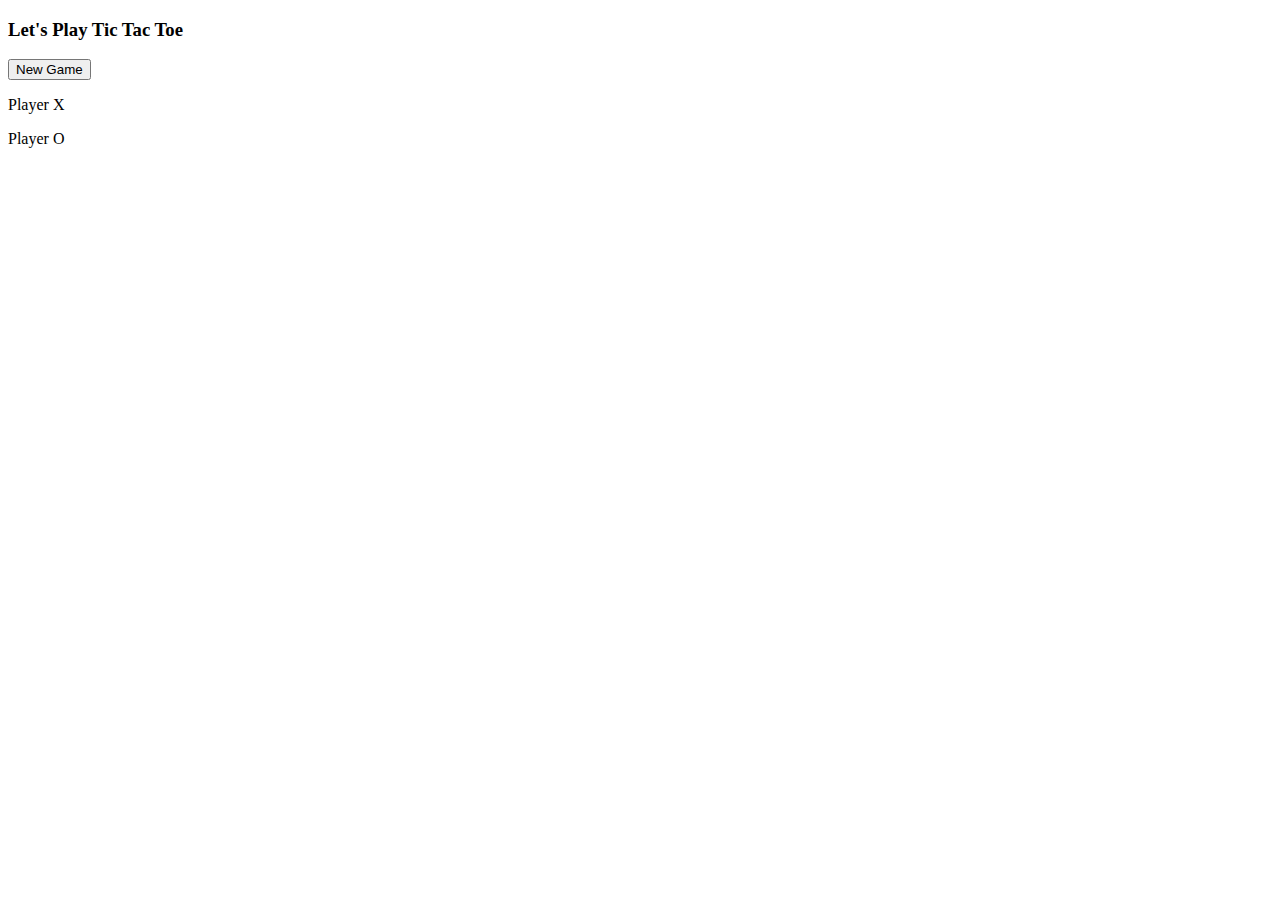
==== tictactoe/index.html @ 05f0d9c8 "tic tac toe added" ====
<!DOCTYPE html>
<html>
  <head>
    <title>tic tac toe</title>
    <link rel="stylesheet" href="/css/style.css" />
  </head>
  <body>
    <div class="wrapper">
      <div class="left">
        <div class="text">
          <h3>Let's Play Tic Tac Toe</h3>
        </div>
        <div class="restart">
          <button class="restartbutton">New Game</button>
        </div>
      </div>
      <div class="right">
        <div class="player">
          <div class="playerx active">
            <p>Player X</p>
          </div>
          <div class="playero">
            <p>Player O</p>
          </div>
        </div>
        <div class="board">
          <div class="boardtile" data-index="0"></div>
          <div class="boardtile" data-index="1"></div>
          <div class="boardtile" data-index="2"></div>
          <div class="boardtile" data-index="3"></div>
          <div class="boardtile" data-index="4"></div>
          <div class="boardtile" data-index="5"></div>
          <div class="boardtile" data-index="6"></div>
          <div class="boardtile" data-index="7"></div>
          <div class="boardtile" data-index="8"></div>
        </div>
      </div>
    </div>
    <script type="module" src="/js/index.js"></script>
  </body>
</html>
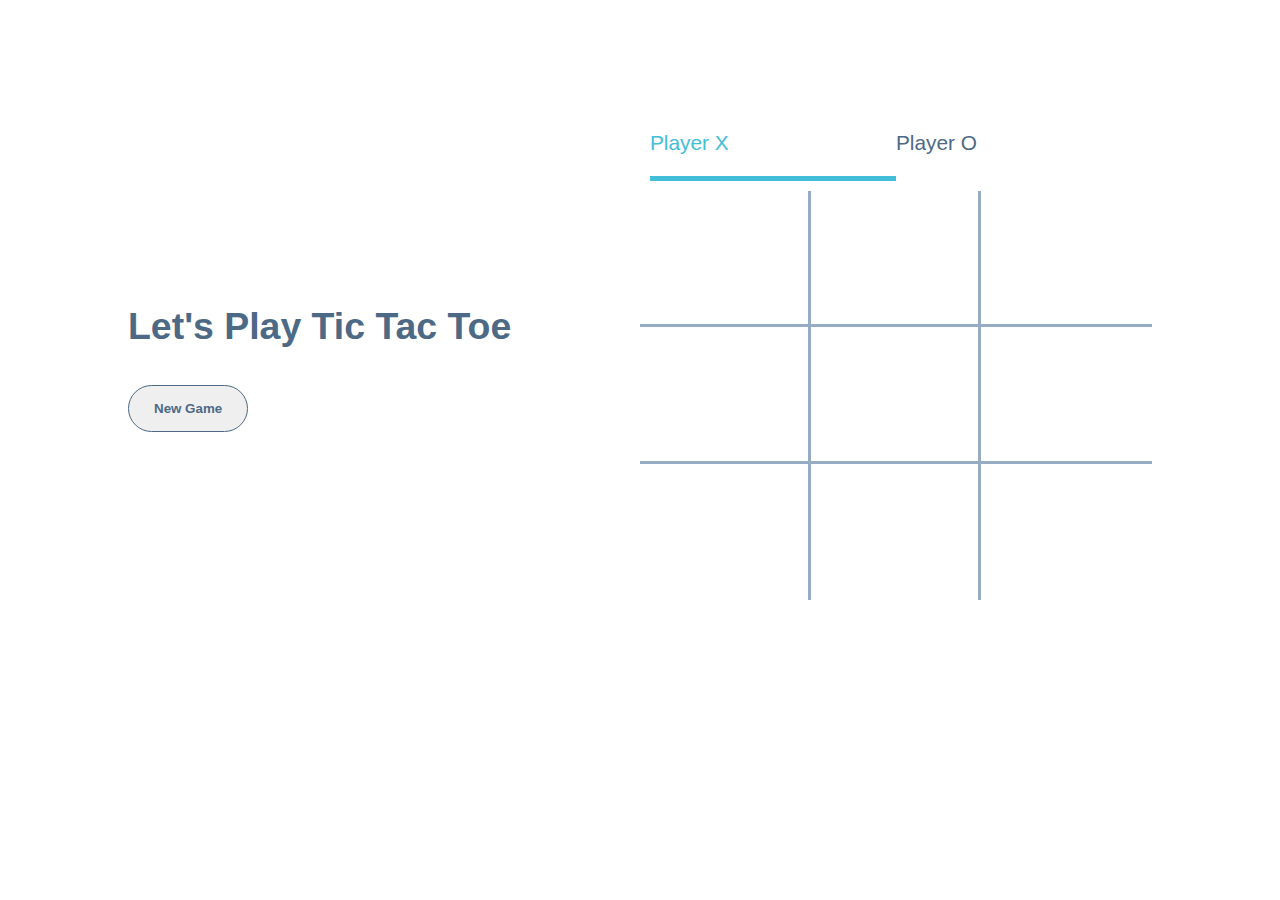
==== commit 6e6101ee: "tic tac toe added" ====
--- a/tictactoe/index.html
+++ b/tictactoe/index.html
@@ -2,7 +2,7 @@
 <html>
   <head>
     <title>tic tac toe</title>
-    <link rel="stylesheet" href="/css/style.css" />
+    <link rel="stylesheet" href="./css/style.css" />
   </head>
   <body>
     <div class="wrapper">
@@ -36,6 +36,6 @@
         </div>
       </div>
     </div>
-    <script type="module" src="/js/index.js"></script>
+    <script type="module" src="./js/index.js"></script>
   </body>
 </html>
--- a/tictactoe/css/style.css
+++ b/tictactoe/css/style.css
@@ -0,0 +1,127 @@
+body{
+    margin:0;
+    padding:0;
+    font-family: "Merriweather Sans", sans-serif;
+    color: #4c6986;
+}
+
+.wrapper{
+    height:700px;
+    display:flex;
+    max-width:80%;
+    justify-content:center;
+    align-items:center;
+    margin:0 auto;
+}
+
+.left{
+    flex:0.5;
+}
+
+.left .text{
+    font-size: 2rem;    
+}
+
+.left .restart button{
+    color: #4c6986;
+    border: 1px solid #4c6986;
+    border-radius:50px;
+    padding: 15px 25px;
+    cursor:pointer;
+    font-weight: 600;
+}
+
+.left .restart button:hover{
+    color:#eee;
+    border: 1px solid #eee;
+    background-color:#4c6986;
+}
+
+.right{
+    flex:0.5;
+    display:flex;
+    flex-direction: column;
+    height:500px;
+    width:500px;
+}
+
+.right .player{
+    display:flex; 
+    padding: 10px; 
+    font-size:1.3rem; 
+}
+
+.right .player .playerx{
+    flex:1;
+    
+}
+.right .player .playero{
+    flex:1; 
+}
+
+.right .board{
+    display:grid;
+    grid-template-columns: repeat(3,1fr);
+    grid-template-rows: repeat(3,1fr);
+    flex-grow: 1;
+
+}
+.right .board .boardtile{
+    display:flex;
+    justify-content:center;
+    align-items:center;
+    cursor: pointer;
+    font-size: 4rem;
+}
+
+.right .board .boardtile:hover{
+    background-color:#eee;
+}
+
+.right .board .boardtile:not(:nth-child(3n)){
+    border-right: 3px solid rgba(137,163,189,0.9);
+}
+
+.right .board .boardtile:not(:nth-last-child(-n+3)){
+    border-bottom: 3px solid rgba(137,163,189,0.9);
+}
+
+.play-x{
+     color: #42BED7;
+}
+
+.play-o{
+   color: #D7BAFB;
+}
+
+.playerx.active{
+    color: #42BED7;
+    border-bottom: 5px solid #42BED7;
+}
+
+.playero.active{
+    color: #D7BAFB;
+    border-bottom: 5px solid #D7BAFB;
+}
+
+.winner .play-x{
+    color: #23CE6B;
+}
+
+.winner .play-o{
+    color: #23CE6B;
+}
+
+@media screen and (max-width:1200px){
+    .wrapper{
+        flex-direction:column;
+        height:80vh;
+    }
+    .left{
+        flex:0.3;
+    }
+    .right{
+        flex:0.7;
+        margin-bottom: 40px;
+    }
+}